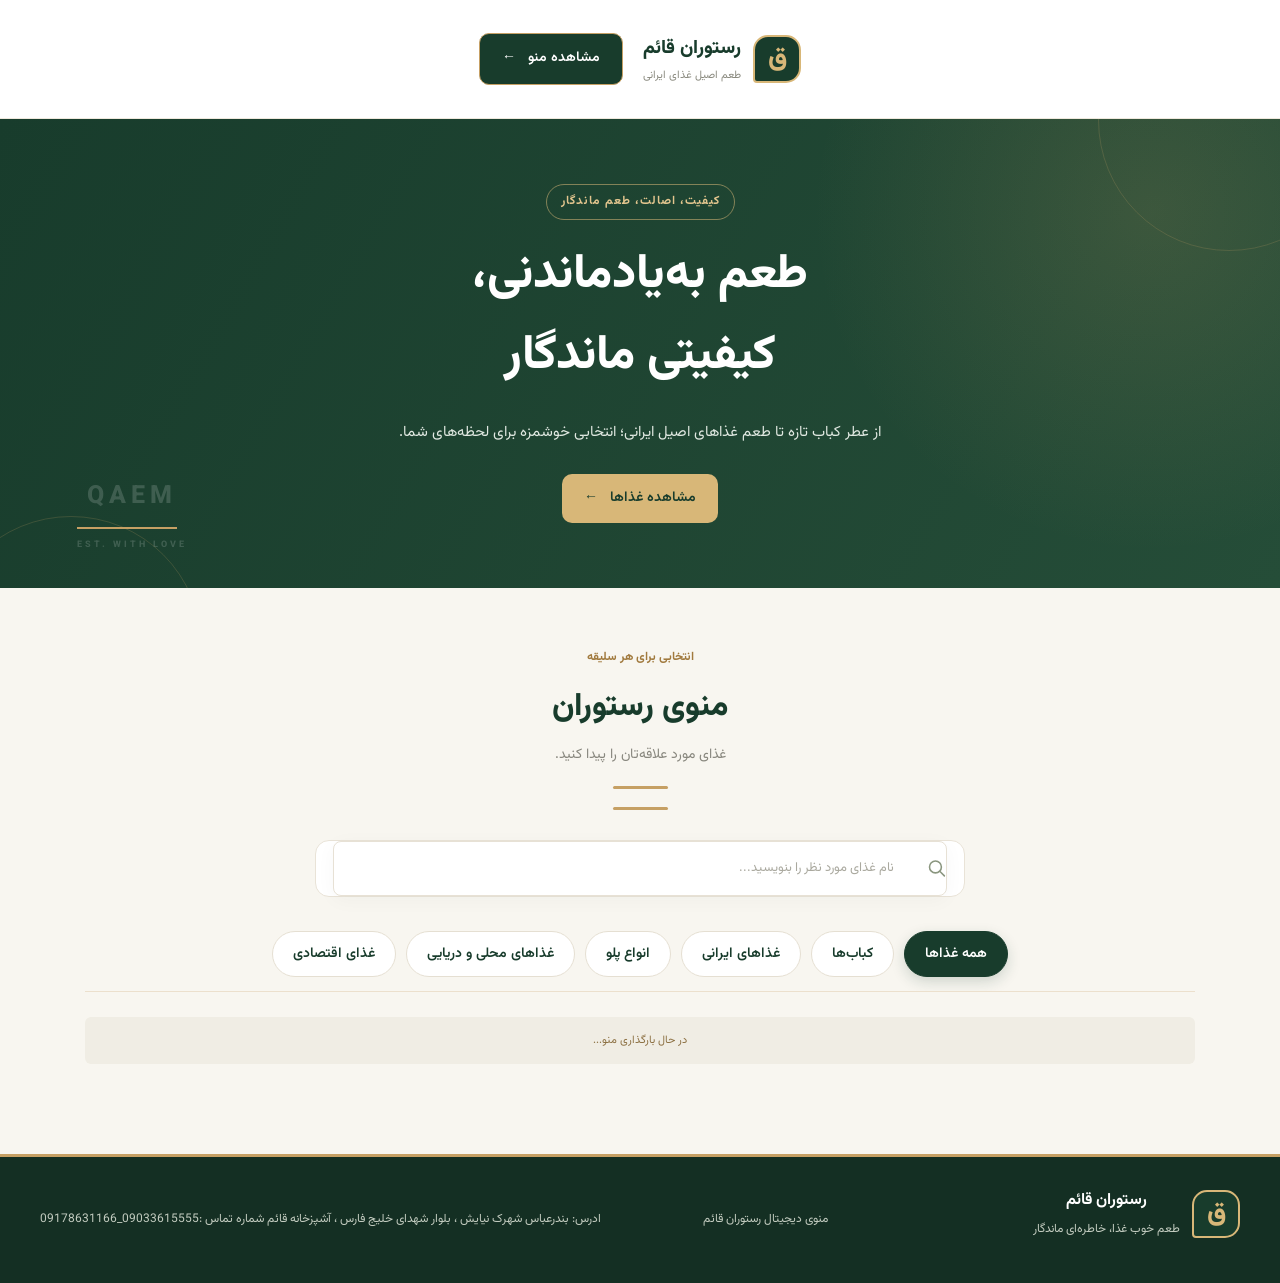
==== index.html @ ff4216db "Add files via upload" ====
<!DOCTYPE html>
<html lang="fa" dir="rtl">
<head>
    <meta charset="UTF-8">
    <meta name="viewport" content="width=device-width, initial-scale=1.0">

    <title>منوی دیجیتال رستوران قائم</title>

    <meta name="description" content="منوی دیجیتال رستوران قائم؛ مشاهده انواع کباب، غذاهای ایرانی، پلو و غذاهای دریایی.">

    <link rel="stylesheet" href="style.css">

    <link rel="preconnect" href="https://fonts.googleapis.com">
    <link rel="preconnect" href="https://fonts.gstatic.com" crossorigin>
    <link href="https://fonts.googleapis.com/css2?family=Vazirmatn:wght@400;500;600;700;800&display=swap" rel="stylesheet">
</head>

<body>

    <!-- سربرگ سایت -->
    <header class="site-header">
        <div class="header-container">

            <a href="#" class="brand">
                <span class="brand-icon">ق</span>

                <span class="brand-text">
                    <strong>رستوران قائم</strong>
                    <small>طعم اصیل غذای ایرانی</small>
                </span>
            </a>

            <a href="#menu" class="header-button">
                مشاهده منو
                <span>←</span>
            </a>

        </div>
    </header>


    <!-- بخش معرفی رستوران -->
    <section class="hero">

        <div class="hero-content">

            <span class="hero-label">
                کیفیت، اصالت، طعم ماندگار
            </span>

            <h1>
                طعم به‌یادماندنی،
                <br>
                کیفیتی ماندگار
            </h1>

            <p>
                از عطر کباب تازه تا طعم غذاهای اصیل ایرانی؛
                انتخابی خوشمزه برای لحظه‌های شما.
            </p>

            <a href="#menu" class="hero-button">
                مشاهده غذاها
                <span>←</span>
            </a>

        </div>

        <div class="hero-decoration" aria-hidden="true">
            <span>QAEM</span>
            <span class="hero-decoration-line"></span>
            <span>EST. WITH LOVE</span>
        </div>

    </section>


    <!-- منوی غذاها -->
    <main id="menu" class="menu-container">

        <div class="section-heading">

            <span class="section-eyebrow">
                انتخابی برای هر سلیقه
            </span>

            <h2>منوی رستوران</h2>

            <p>
                غذای مورد علاقه‌تان را پیدا کنید.
            </p>

            <span class="heading-decoration"></span>

        </div>


        <!-- جست‌وجوی غذا -->
        <div class="search-wrapper">

            <span class="search-icon" aria-hidden="true">
                <svg viewBox="0 0 24 24" width="21" height="21" fill="none">
                    <circle cx="10.8" cy="10.8" r="6.8"
                            stroke="currentColor" stroke-width="1.8"/>
                    <path d="M16 16L21 21"
                          stroke="currentColor" stroke-width="1.8"
                          stroke-linecap="round"/>
                </svg>
            </span>

            <input
                type="search"
                id="search-input"
                placeholder="نام غذای مورد نظر را بنویسید..."
                autocomplete="off"
                aria-label="جست‌وجوی غذا"
            >

        </div>


        <!-- دسته‌بندی‌ها -->
        <nav class="category-filters" aria-label="دسته‌بندی غذاها">

            <button
                type="button"
                class="category-btn active"
                data-category="all">
                همه غذاها
            </button>

            <button
                type="button"
                class="category-btn"
                data-category="کباب‌ها">
                کباب‌ها
            </button>

            <button
                type="button"
                class="category-btn"
                data-category="غذاهای ایرانی">
                غذاهای ایرانی
            </button>

            <button
                type="button"
                class="category-btn"
                data-category="انواع پلو">
                انواع پلو
            </button>

            <button
                type="button"
                class="category-btn"
                data-category="غذاهای محلی و دریایی">
                غذاهای محلی و دریایی
            </button>

            <button
                type="button"
                class="category-btn"
                data-category="غذای اقتصادی">
                غذای اقتصادی
            </button>

        </nav>


        <!-- تعداد غذاها -->
        <div class="menu-summary">
            <span id="food-count">در حال بارگذاری منو...</span>
        </div>


        <!-- غذاها توسط JavaScript نمایش داده می‌شوند -->
        <div id="food-sections"></div>


        <!-- پیام زمانی که غذا پیدا نمی‌شود -->
        <div id="empty-state" hidden>
            <div class="empty-icon">🍽️</div>

            <h3>غذایی پیدا نشد!</h3>

            <p>
                نام غذا را تغییر دهید یا دسته‌بندی دیگری را انتخاب کنید.
            </p>
        </div>

    </main>


    <!-- پاورقی سایت -->
    <footer class="site-footer">

        <div class="footer-inner">

            <div class="footer-brand">
                <span class="brand-icon">ق</span>

                <div>
                    <strong>رستوران قائم</strong>
                    <p>طعم خوب غذا، خاطره‌ای ماندگار</p>
                </div>
            </div>

            <div class="footer-divider"></div>

            <p class="footer-copy">
                منوی دیجیتال رستوران قائم
            </p>
             <p class="footer-copy">
     ادرس: بندرعباس شهرک نیایش ، بلوار شهدای خلیج فارس ، آشپزخانه قائم
    شماره تماس :09033615555_09178631166
            </p>

        </div>

    </footer>


    <!-- فایل JavaScript -->
    <script src="script.js"></script>

</body>
</html>
---- style.css ----
@import url('https://fonts.googleapis.com/css2?family=Vazirmatn:wght@400;500;600;700;800;900&display=swap');

:root {
    --green: #183c2c;
    --green2: #254d38;
    --gold: #c6a064;
    --cream: #f8f6f0;
    --white: #ffffff;
    --text: #292c28;
    --muted: #777b73;
}

* {
    margin: 0;
    padding: 0;
    box-sizing: border-box;
}

html {
    scroll-behavior: smooth;
}

body {
    direction: rtl;
    font-family: 'Vazirmatn', Tahoma, sans-serif;
    background: var(--cream);
    color: var(--text);
    line-height: 1.8;
}

/* HEADER */

.site-header {
    width: 100%;
    min-height: 90px;
    padding: 15px 7%;
    background: var(--green);
    color: white;
    display: flex;
    align-items: center;
    justify-content: space-between;
    gap: 20px;
    border-bottom: 3px solid var(--gold);
}

.brand {
    display: flex;
    align-items: center;
    gap: 13px;
}

.brand-icon {
    width: 52px;
    height: 52px;
    display: flex;
    align-items: center;
    justify-content: center;
    border: 1px solid var(--gold);
    border-radius: 50%;
    color: var(--gold);
    font-size: 29px;
    font-weight: 900;
}

.brand-text h1 {
    font-size: 24px;
    font-weight: 900;
    color: white;
}

.brand-text p {
    font-size: 11px;
    color: #d9c9a8;
}

.header-button {
    padding: 10px 23px;
    border: 1px solid var(--gold);
    border-radius: 6px;
    color: white;
    text-decoration: none;
    font-size: 13px;
    transition: 0.25s;
}

.header-button:hover {
    background: var(--gold);
    color: var(--green);
}

/* HERO */

.hero {
    min-height: 390px;
    padding: 65px 20px;
    position: relative;
    overflow: hidden;
    display: flex;
    align-items: center;
    justify-content: center;
    text-align: center;
    color: white;
    background:
        radial-gradient(ellipse at 50% 100%, #355a40 0%, transparent 60%),
        linear-gradient(135deg, #102c20, #244b34);
}

.hero::before,
.hero::after {
    content: "";
    position: absolute;
    width: 260px;
    height: 260px;
    border: 1px solid rgba(198, 160, 100, 0.2);
    border-radius: 50%;
    pointer-events: none;
}

.hero::before {
    top: -130px;
    right: -80px;
}

.hero::after {
    bottom: -190px;
    left: -60px;
}

.hero-content {
    position: relative;
    z-index: 1;
    max-width: 650px;
}

.hero-label,
.section-label {
    display: inline-block;
    color: var(--gold);
    font-size: 12px;
    font-weight: 700;
    letter-spacing: 1px;
    margin-bottom: 12px;
}

.hero h2 {
    font-size: clamp(30px, 5vw, 49px);
    line-height: 1.7;
    font-weight: 900;
    margin-bottom: 12px;
}

.hero p {
    color: #e0e4dc;
    font-size: 14px;
    line-height: 2.2;
    margin-bottom: 27px;
}

.hero-button {
    display: inline-flex;
    align-items: center;
    gap: 12px;
    padding: 13px 27px;
    border-radius: 5px;
    background: var(--gold);
    color: #172d20;
    text-decoration: none;
    font-size: 14px;
    font-weight: 800;
    transition: 0.25s;
}

.hero-button:hover {
    background: #e1c38d;
    transform: translateY(-3px);
}

.hero-decoration {
    position: absolute;
    bottom: 12px;
    left: 25px;
    font-size: 65px;
    font-weight: 900;
    color: rgba(255,255,255,0.035);
    direction: ltr;
    pointer-events: none;
}

/* MAIN MENU */

.menu-container {
    width: min(1160px, 91%);
    margin: 0 auto;
    padding: 65px 0 40px;
}

.section-heading {
    text-align: center;
    margin-bottom: 30px;
}

.section-heading h2 {
    color: var(--green);
    font-size: 34px;
    font-weight: 900;
    margin-bottom: 5px;
}

.section-heading p {
    font-size: 13px;
    color: var(--muted);
}

.section-heading::after {
    content: "";
    display: block;
    width: 55px;
    height: 3px;
    margin: 18px auto 0;
    background: var(--gold);
    border-radius: 10px;
}

/* SEARCH */

.search-wrapper {
    position: relative;
    max-width: 570px;
    margin: 0 auto 25px;
}

.search-icon {
    position: absolute;
    right: 17px;
    top: 50%;
    transform: translateY(-50%);
    color: var(--gold);
    font-size: 27px;
    pointer-events: none;
}

#search-input {
    display: block;
    width: 100%;
    min-height: 55px;
    padding: 13px 52px 13px 16px;
    border: 1px solid #e7e1d5;
    border-radius: 8px;
    outline: none;
    background: white;
    color: var(--text);
    font-family: inherit;
    font-size: 13px;
    box-shadow: 0 4px 20px rgba(24,60,44,0.035);
    transition: 0.2s;
}

#search-input:focus {
    border-color: var(--gold);
    box-shadow: 0 0 0 3px rgba(198,160,100,0.12);
}

/* CATEGORY BUTTONS */

.category-filters {
    display: flex;
    align-items: center;
    justify-content: center;
    flex-wrap: wrap;
    gap: 10px;
    margin: 0 auto 35px;
}

.category-btn {
    padding: 10px 19px;
    border: 1px solid #e5dfd2;
    border-radius: 5px;
    background: white;
    color: var(--green);
    font-family: inherit;
    font-size: 12px;
    font-weight: 700;
    cursor: pointer;
    transition: 0.25s;
}

.category-btn:hover {
    border-color: var(--green);
    transform: translateY(-2px);
}

.category-btn.active {
    background: var(--green);
    border-color: var(--green);
    color: white;
    box-shadow: 0 5px 14px rgba(24,60,44,0.13);
}

/* MENU SUMMARY */

.menu-summary {
    display: flex;
    align-items: center;
    justify-content: center;
    gap: 10px;
    padding: 14px;
    margin-bottom: 35px;
    background: #f0ede4;
    border-radius: 6px;
    color: var(--green);
    font-size: 12px;
}

.menu-summary p {
    font-weight: 600;
}

#food-count {
    color: #8c7042;
    font-size: 11px;
}

/* FOOD CATEGORY */

.food-category {
    margin-bottom: 48px;
    animation: appear 0.4s ease;
}

.category-title {
    display: flex;
    align-items: center;
    gap: 13px;
    margin-bottom: 22px;
    color: var(--green);
    font-size: 23px;
    font-weight: 900;
}

.category-title::after {
    content: "";
    flex: 1;
    height: 1px;
    background: #e3d8c4;
}

/* FOOD CARDS */

.food-grid {
    display: grid;
    grid-template-columns: repeat(3, minmax(0, 1fr));
    gap: 22px;
}

.food-card {
    min-width: 0;
    overflow: hidden;
    background: white;
    border: 1px solid #eee9df;
    border-radius: 9px;
    transition: transform 0.25s, box-shadow 0.25s;
}

.food-card:hover {
    transform: translateY(-5px);
    box-shadow: 0 12px 28px rgba(24,60,44,0.09);
}

.food-photo {
    display: block;
    width: 100%;
    height: 210px;
    object-fit: cover;
    background: #eee8dc;
}

.photo-placeholder {
    height: 210px;
    display: flex;
    align-items: center;
    justify-content: center;
    background: #eee8dc;
    color: #9b8967;
    font-size: 45px;
}

.food-info {
    padding: 17px;
}

.food-info h3,
.food-name {
    min-height: 30px;
    margin-bottom: 12px;
    color: var(--text);
    font-size: 15px;
    font-weight: 800;
}

.food-price {
    color: var(--green);
    font-size: 14px;
    font-weight: 900;
}

.food-category-label {
    display: inline-block;
    margin-top: 12px;
    padding: 4px 9px;
    border-radius: 4px;
    background: #f5f0e6;
    color: #8b6c39;
    font-size: 10px;
}

/* EMPTY SEARCH */

#empty-state {
    padding: 45px 15px;
    text-align: center;
    color: var(--muted);
}

#empty-state[hidden] {
    display: none;
}

#empty-state h3 {
    color: var(--green);
    margin-bottom: 7px;
}

/* FOOTER */

.site-footer {
    padding: 40px 20px 25px;
    background: #102c20;
    color: white;
    text-align: center;
    border-top: 3px solid var(--gold);
}

.footer-brand {
    display: flex;
    justify-content: center;
    align-items: center;
    gap: 13px;
    margin-bottom: 12px;
}

.footer-brand h2 {
    font-size: 23px;
    font-weight: 900;
}

.site-footer > p {
    color: #d6d9d1;
    font-size: 12px;
}

.footer-line {
    width: 70px;
    height: 1px;
    background: var(--gold);
    margin: 25px auto 18px;
}

.site-footer .copyright {
    color: #aab5aa;
    font-size: 11px;
}

/* ANIMATION */

@keyframes appear {
    from {
        opacity: 0;
        transform: translateY(8px);
    }

    to {
        opacity: 1;
        transform: translateY(0);
    }
}

/* TABLET */

@media (max-width: 850px) {
    .food-grid {
        grid-template-columns: repeat(2, minmax(0, 1fr));
        gap: 15px;
    }

    .site-header {
        padding: 15px 5%;
    }

    .hero {
        min-height: 340px;
    }
}

/* MOBILE */

@media (max-width: 520px) {
    .site-header {
        min-height: 75px;
        padding: 12px 4%;
    }

    .brand {
        gap: 9px;
    }

    .brand-icon {
        width: 43px;
        height: 43px;
        font-size: 24px;
    }

    .brand-text h1 {
        font-size: 19px;
    }

    .brand-text p {
        font-size: 10px;
    }

    .header-button {
        padding: 8px 12px;
        font-size: 11px;
    }

    .hero {
        min-height: 320px;
        padding: 45px 17px;
    }

    .hero h2 {
        font-size: 31px;
    }

    .hero p {
        font-size: 12px;
    }

    .menu-container {
        width: 92%;
        padding-top: 42px;
    }

    .section-heading h2 {
        font-size: 28px;
    }

    .category-filters {
        justify-content: flex-start;
        flex-wrap: nowrap;
        overflow-x: auto;
        padding: 5px 0 12px;
        scrollbar-width: thin;
    }

    .category-btn {
        flex-shrink: 0;
        padding: 9px 14px;
    }

    .category-title {
        font-size: 19px;
    }

    .food-grid {
        gap: 11px;
    }

    .food-photo,
    .photo-placeholder {
        height: 145px;
    }

    .food-info {
        padding: 12px;
    }

    .food-info h3,
    .food-name {
        font-size: 12px;
        line-height: 1.9;
    }

    .food-price {
        font-size: 12px;
    }

    .food-category-label {
        font-size: 9px;
    }

    .menu-summary {
        flex-wrap: wrap;
        gap: 6px;
    }

    .footer-brand h2 {
        font-size: 20px;
    }
}

@media (prefers-reduced-motion: reduce) {
    *,
    *::before,
    *::after {
        scroll-behavior: auto !important;
        animation-duration: 0.01ms !important;
        transition-duration: 0.01ms !important;
    }
}/* نوار حرفه‌ای دسته‌بندی غذاها */
.category-filters {
    position: sticky;
    top: 0;
    z-index: 100;
    display: flex;
    align-items: center;
    gap: 10px;
    padding: 14px 10px;
    margin: 15px 0 25px;
    overflow-x: auto;
    white-space: nowrap;
    background: rgba(248, 246, 240, 0.96);
    backdrop-filter: blur(12px);
    -webkit-backdrop-filter: blur(12px);
    border-bottom: 1px solid rgba(198, 160, 100, 0.25);
    scrollbar-width: none;
}

.category-filters::-webkit-scrollbar {
    display: none;
}

/* دکمه‌های دسته‌بندی */
.category-btn {
    flex: 0 0 auto;
    padding: 11px 20px;
    border: 1px solid #e5dfd2;
    border-radius: 30px;
    background: #ffffff;
    color: #183c2c;
    font-family: inherit;
    font-size: 14px;
    font-weight: 600;
    cursor: pointer;
    transition: all 0.25s ease;
}

.category-btn:hover {
    background: #e9efe9;
    border-color: #254d38;
    transform: translateY(-2px);
}

.category-btn.active {
    background: #183c2c;
    color: #ffffff;
    border-color: #183c2c;
    box-shadow: 0 5px 14px rgba(24, 60, 44, 0.18);
}

/* تنظیم نوار در موبایل */
@media (max-width: 600px) {
    .category-filters {
        gap: 8px;
        padding: 12px 5px;
        margin: 12px 0 20px;
    }

    .category-btn {
        padding: 10px 15px;
        font-size: 13px;
    }
}/* طراحی حرفه‌ای کارت غذا */
.food-card {
    position: relative;
    overflow: hidden;
    background: #ffffff;
    border: 1px solid #eee9df;
    border-radius: 20px;
    box-shadow: 0 5px 18px rgba(24, 60, 44, 0.06);
    transition: transform 0.3s ease, box-shadow 0.3s ease;
}

.food-card:hover {
    transform: translateY(-6px);
    box-shadow: 0 14px 30px rgba(24, 60, 44, 0.13);
}

/* عکس غذا */
.food-photo {
    display: block;
    width: 100%;
    height: 210px;
    object-fit: cover;
    transition: transform 0.4s ease;
}

.food-card:hover .food-photo {
    transform: scale(1.04);
}

/* محل نمایش اطلاعات غذا */
.food-info {
    position: relative;
    padding: 18px 16px;
    text-align: right;
}

.food-info h3 {
    margin: 0 0 12px;
    color: #183c2c;
    font-size: 16px;
    font-weight: 700;
    line-height: 1.8;
}

/* قیمت غذا */
.food-price {
    display: inline-block;
    color: #a17a3e;
    font-size: 14px;
    font-weight: 800;
    margin-top: 4px;
}

/* برچسب دسته‌بندی */
.food-category-label {
    display: inline-block;
    margin-top: 10px;
    padding: 5px 10px;
    background: #f3f0e7;
    color: #55715d;
    border-radius: 20px;
    font-size: 11px;
}

/* جایگزین عکس‌های بارگذاری‌نشده */
.photo-placeholder {
    display: flex;
    justify-content: center;
    align-items: center;
    width: 100%;
    height: 210px;
    background: linear-gradient(135deg, #f4f0e5, #e5ebdf);
    font-size: 42px;
}

/* فاصله بین کارت‌ها */
.food-grid {
    display: grid;
    grid-template-columns: repeat(3, minmax(0, 1fr));
    gap: 22px;
}

@media (max-width: 850px) {
    .food-grid {
        grid-template-columns: repeat(2, minmax(0, 1fr));
        gap: 14px;
    }

    .food-photo,
    .photo-placeholder {
        height: 165px;
    }

    .food-info {
        padding: 14px 12px;
    }

    .food-info h3 {
        font-size: 14px;
    }
}

@media (max-width: 380px) {
    .food-grid {
        grid-template-columns: 1fr;
    }

    .food-photo,
    .photo-placeholder {
        height: 220px;
    }
}/* فونت و تنظیمات کلی */
body {
    font-family: "Vazirmatn", sans-serif;
    margin: 0;
    background: #f8f6f0;
    color: #26392e;
    line-height: 1.8;
}

html {
    scroll-behavior: smooth;
}

/* سربرگ */
.site-header {
    position: relative;
    z-index: 200;
    background: #ffffff;
    border-bottom: 1px solid #eee8dc;
}

.header-container {
    max-width: 1200px;
    min-height: 88px;
    margin: 0 auto;
    padding: 12px 25px;
    display: flex;
    justify-content: space-between;
    align-items: center;
    gap: 20px;
}

.brand {
    display: flex;
    align-items: center;
    gap: 12px;
    text-decoration: none;
    color: #183c2c;
}

.brand-icon {
    width: 48px;
    height: 48px;
    display: flex;
    justify-content: center;
    align-items: center;
    background: #183c2c;
    color: #d8b778;
    border: 2px solid #d8b778;
    border-radius: 15px 15px 15px 4px;
    font-size: 27px;
    font-weight: 800;
}

.brand-text {
    display: flex;
    flex-direction: column;
}

.brand-text strong {
    font-size: 19px;
    font-weight: 800;
}

.brand-text small {
    color: #8a8a7f;
    font-size: 11px;
}

/* دکمه‌های سایت */
.header-button,
.hero-button {
    display: inline-flex;
    justify-content: center;
    align-items: center;
    gap: 12px;
    padding: 12px 22px;
    background: #183c2c;
    color: #ffffff;
    border-radius: 10px;
    text-decoration: none;
    font-size: 14px;
    font-weight: 600;
    transition: 0.25s ease;
}

.header-button:hover,
.hero-button:hover {
    background: #c6a064;
    color: #183c2c;
    transform: translateY(-2px);
}

/* بخش معرفی */
.hero {
    position: relative;
    overflow: hidden;
    min-height: 390px;
    padding: 65px 8%;
    display: flex;
    align-items: center;
    background:
        radial-gradient(
            circle at 90% 20%,
            rgba(198, 160, 100, 0.16),
            transparent 28%
        ),
        linear-gradient(120deg, #183c2c, #254d38);
    color: #ffffff;
}

.hero-content {
    position: relative;
    z-index: 2;
    max-width: 680px;
}

.hero-label {
    display: inline-block;
    margin-bottom: 15px;
    padding: 6px 14px;
    border: 1px solid rgba(216, 183, 120, 0.55);
    border-radius: 30px;
    color: #e2c58e;
    font-size: 12px;
}

.hero h1 {
    margin: 0 0 18px;
    font-size: clamp(30px, 4vw, 48px);
    line-height: 1.7;
    font-weight: 800;
}

.hero p {
    max-width: 520px;
    margin: 0 0 25px;
    color: #e0e8e1;
    font-size: 15px;
    line-height: 2.2;
}

.hero-button {
    background: #d8b778;
    color: #183c2c;
}

.hero-button:hover {
    background: #ffffff;
}

/* نوشته تزئینی */
.hero-decoration {
    position: absolute;
    left: 6%;
    bottom: 35px;
    display: flex;
    flex-direction: column;
    gap: 8px;
    color: rgba(255, 255, 255, 0.16);
    font-size: 25px;
    font-weight: 800;
    letter-spacing: 5px;
    direction: ltr;
    pointer-events: none;
}

.hero-decoration span:last-child {
    font-size: 9px;
    letter-spacing: 3px;
}

.hero-decoration-line {
    width: 100px;
    height: 2px;
    background: #c6a064;
}

/* عنوان منو */
.menu-container {
    max-width: 1200px;
    margin: 0 auto;
    padding: 55px 25px 75px;
}

.section-heading {
    margin-bottom: 30px;
    text-align: center;
}

.section-eyebrow {
    color: #a17a3e;
    font-size: 12px;
    font-weight: 700;
}

.section-heading h2 {
    margin: 7px 0;
    color: #183c2c;
    font-size: 32px;
    font-weight: 800;
}

.section-heading p {
    margin: 0;
    color: #88877e;
    font-size: 14px;
}

.heading-decoration {
    display: block;
    width: 55px;
    height: 3px;
    margin: 17px auto 0;
    border-radius: 5px;
    background: #c6a064;
}

/* جست‌وجو */
.search-wrapper {
    max-width: 650px;
    min-height: 55px;
    margin: 0 auto 20px;
    padding: 0 17px;
    display: flex;
    align-items: center;
    gap: 12px;
    background: #ffffff;
    border: 1px solid #e9e3d7;
    border-radius: 14px;
    box-sizing: border-box;
    transition: border-color 0.2s ease;
}

.search-wrapper:focus-within {
    border-color: #c6a064;
}

.search-icon {
    display: flex;
    color: #8a967f;
}

.search-wrapper input {
    width: 100%;
    min-width: 0;
    padding: 15px 0;
    border: none;
    outline: none;
    background: transparent;
    color: #26392e;
    font-family: inherit;
    font-size: 14px;
}

.search-wrapper input::placeholder {
    color: #aaa99f;
}

/* شمارش غذاها */
.menu-summary {
    margin: 15px 0;
    color: #7a8178;
    font-size: 13px;
}

/* پاورقی */
.site-footer {
    padding: 30px 25px;
    background: #142f23;
    color: #ffffff;
}

.footer-inner {
    max-width: 1200px;
    margin: 0 auto;
    display: flex;
    justify-content: space-between;
    align-items: center;
    gap: 20px;
}

.footer-brand {
    display: flex;
    align-items: center;
    gap: 12px;
}

.footer-brand strong {
    font-size: 16px;
}

.footer-brand p {
    margin: 3px 0 0;
    color: #c2cbbf;
    font-size: 12px;
}

.footer-copy {
    color: #c2cbbf;
    font-size: 12px;
}

/* پیام نبودن غذا */
#empty-state {
    padding: 45px 15px;
    text-align: center;
}

#empty-state[hidden] {
    display: none !important;
}

.empty-icon {
    font-size: 42px;
}

#empty-state h3 {
    color: #183c2c;
}

#empty-state p {
    color: #88877e;
    font-size: 13px;
}

/* نمایش مناسب موبایل */
@media (max-width: 600px) {
    .header-container {
        min-height: 72px;
        padding: 10px 15px;
    }

    .brand-icon {
        width: 42px;
        height: 42px;
        font-size: 23px;
    }

    .brand-text strong {
        font-size: 16px;
    }

    .header-button {
        padding: 10px 13px;
        font-size: 12px;
    }

    .hero {
        min-height: 340px;
        padding: 45px 22px;
    }

    .hero h1 {
        font-size: 30px;
    }

    .hero p {
        font-size: 13px;
    }

    .hero-decoration {
        left: 15px;
        bottom: 15px;
        font-size: 18px;
    }

    .menu-container {
        padding: 40px 15px 55px;
    }

    .section-heading h2 {
        font-size: 27px;
    }

    .footer-inner {
        flex-direction: column;
        align-items: flex-start;
    }

    .footer-divider {
        width: 100%;
        height: 1px;
        background: rgba(255, 255, 255, 0.15);
    }

    .footer-copy {
        margin: 0;
    }
}
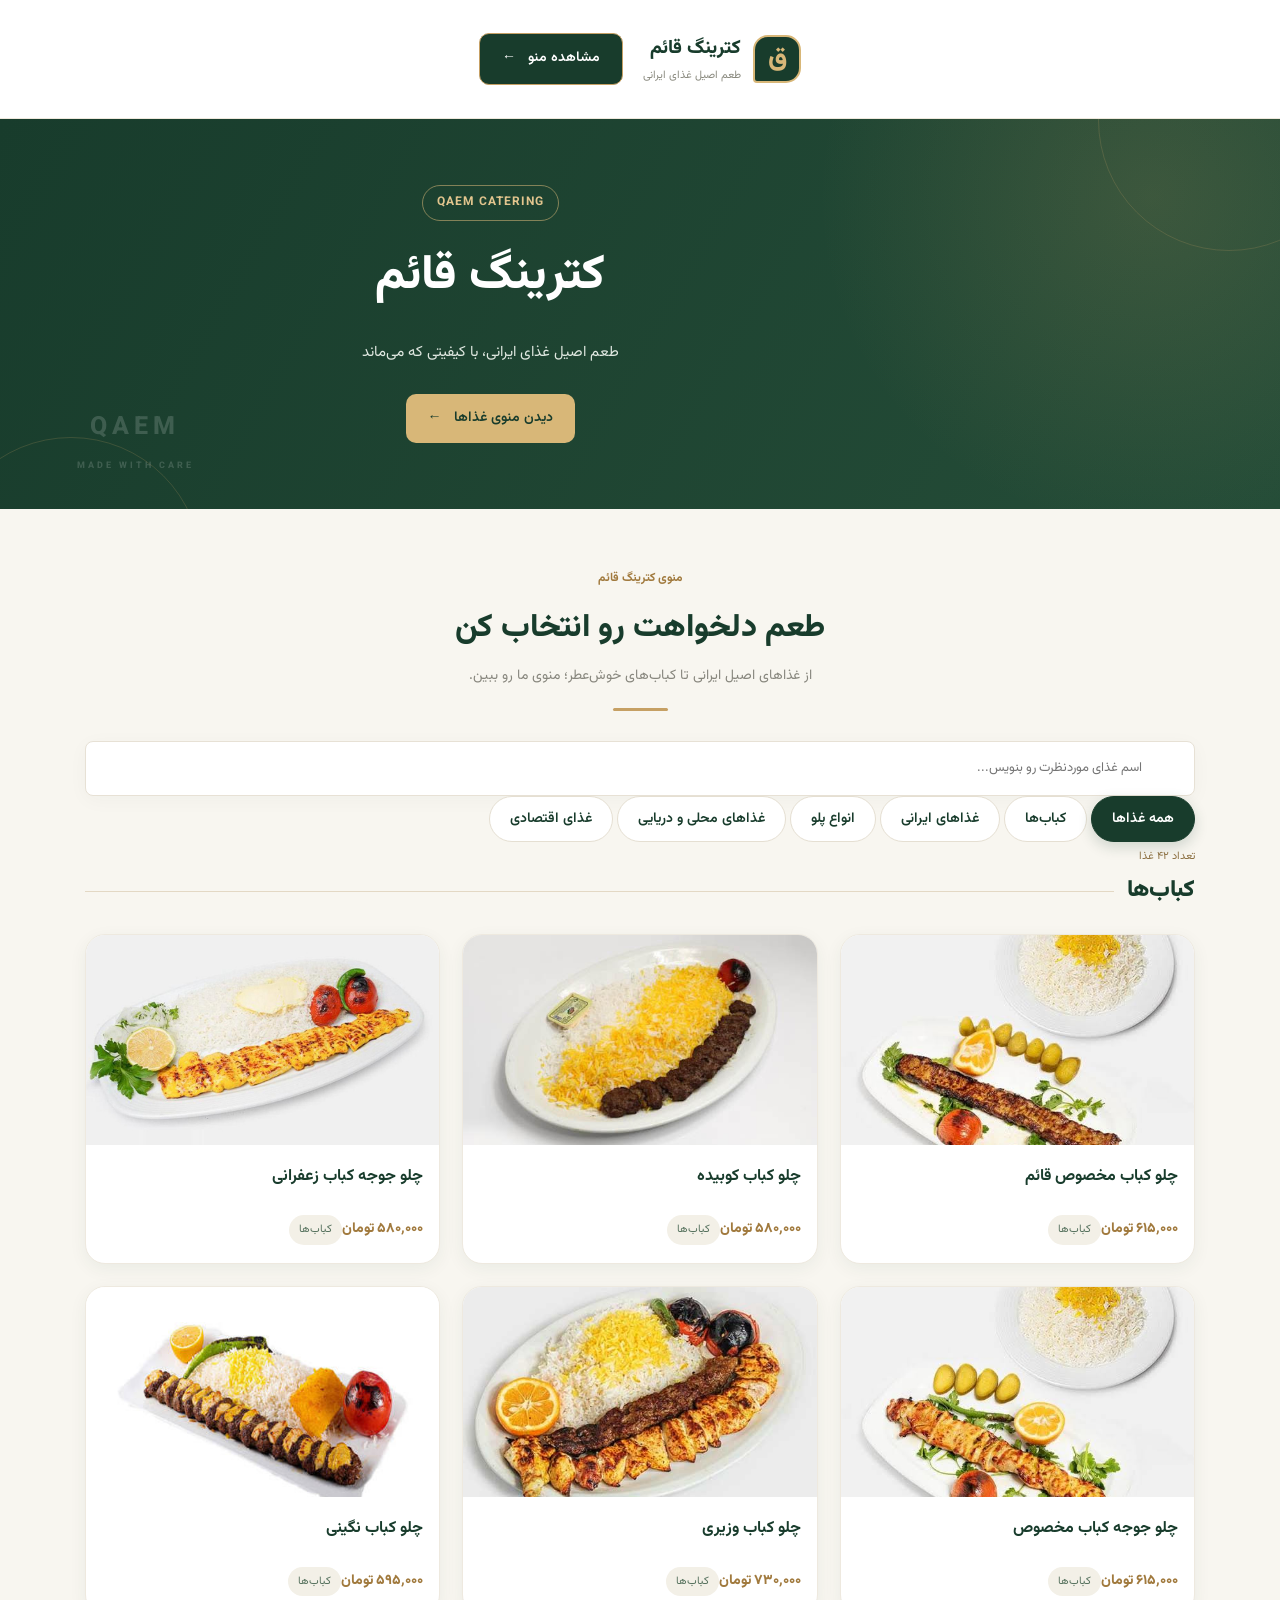
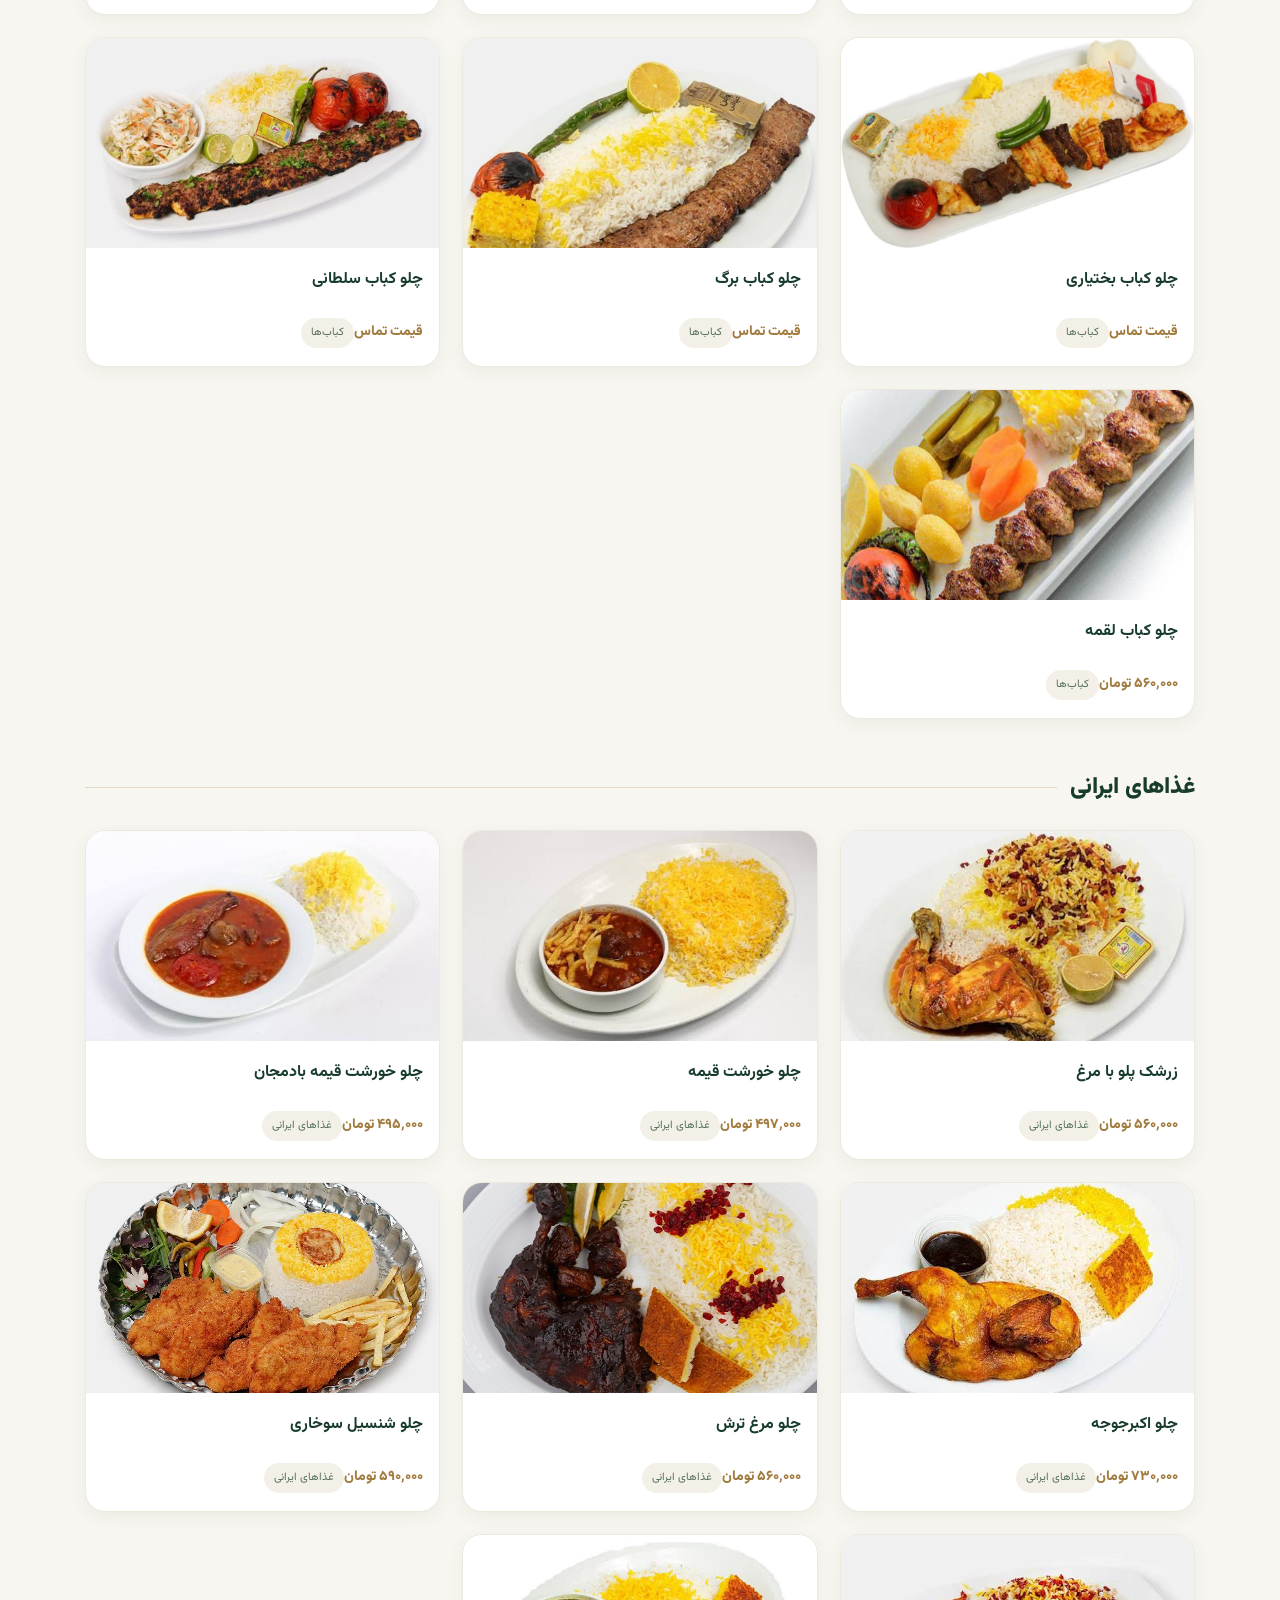
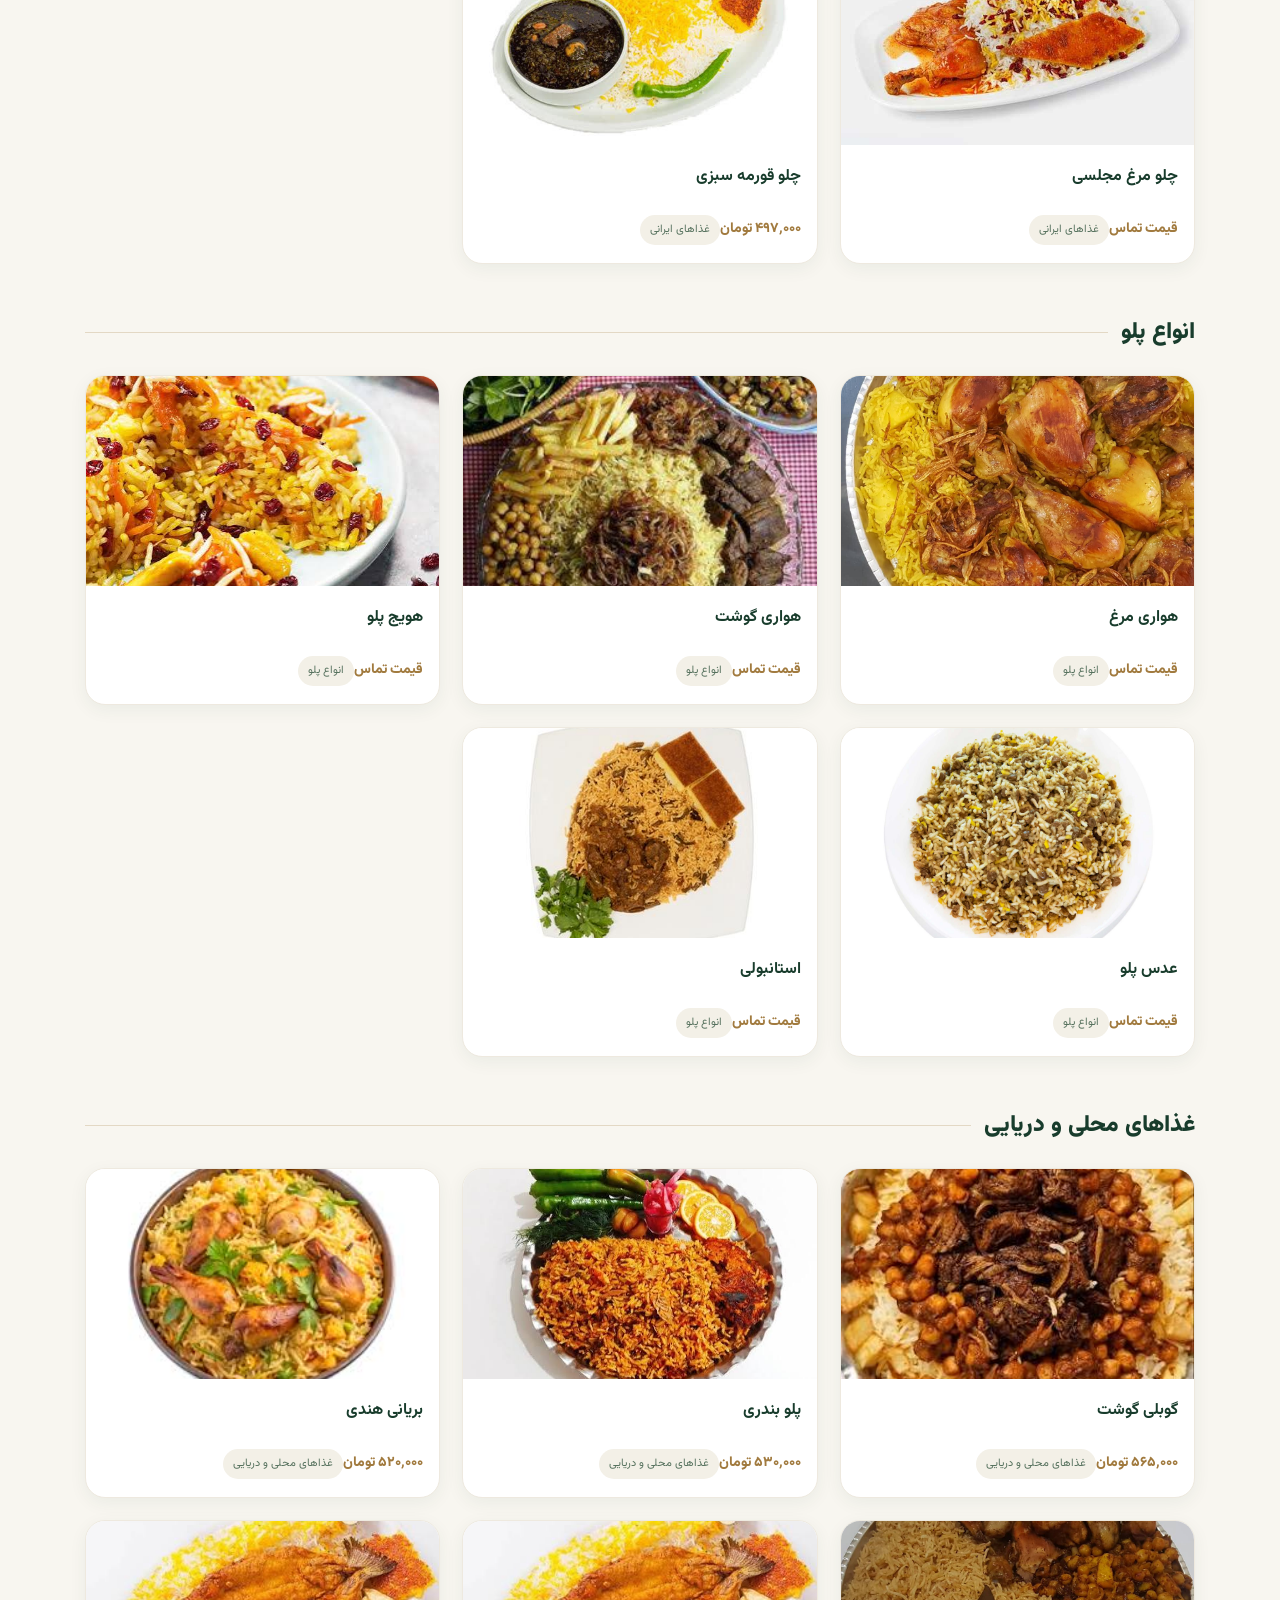
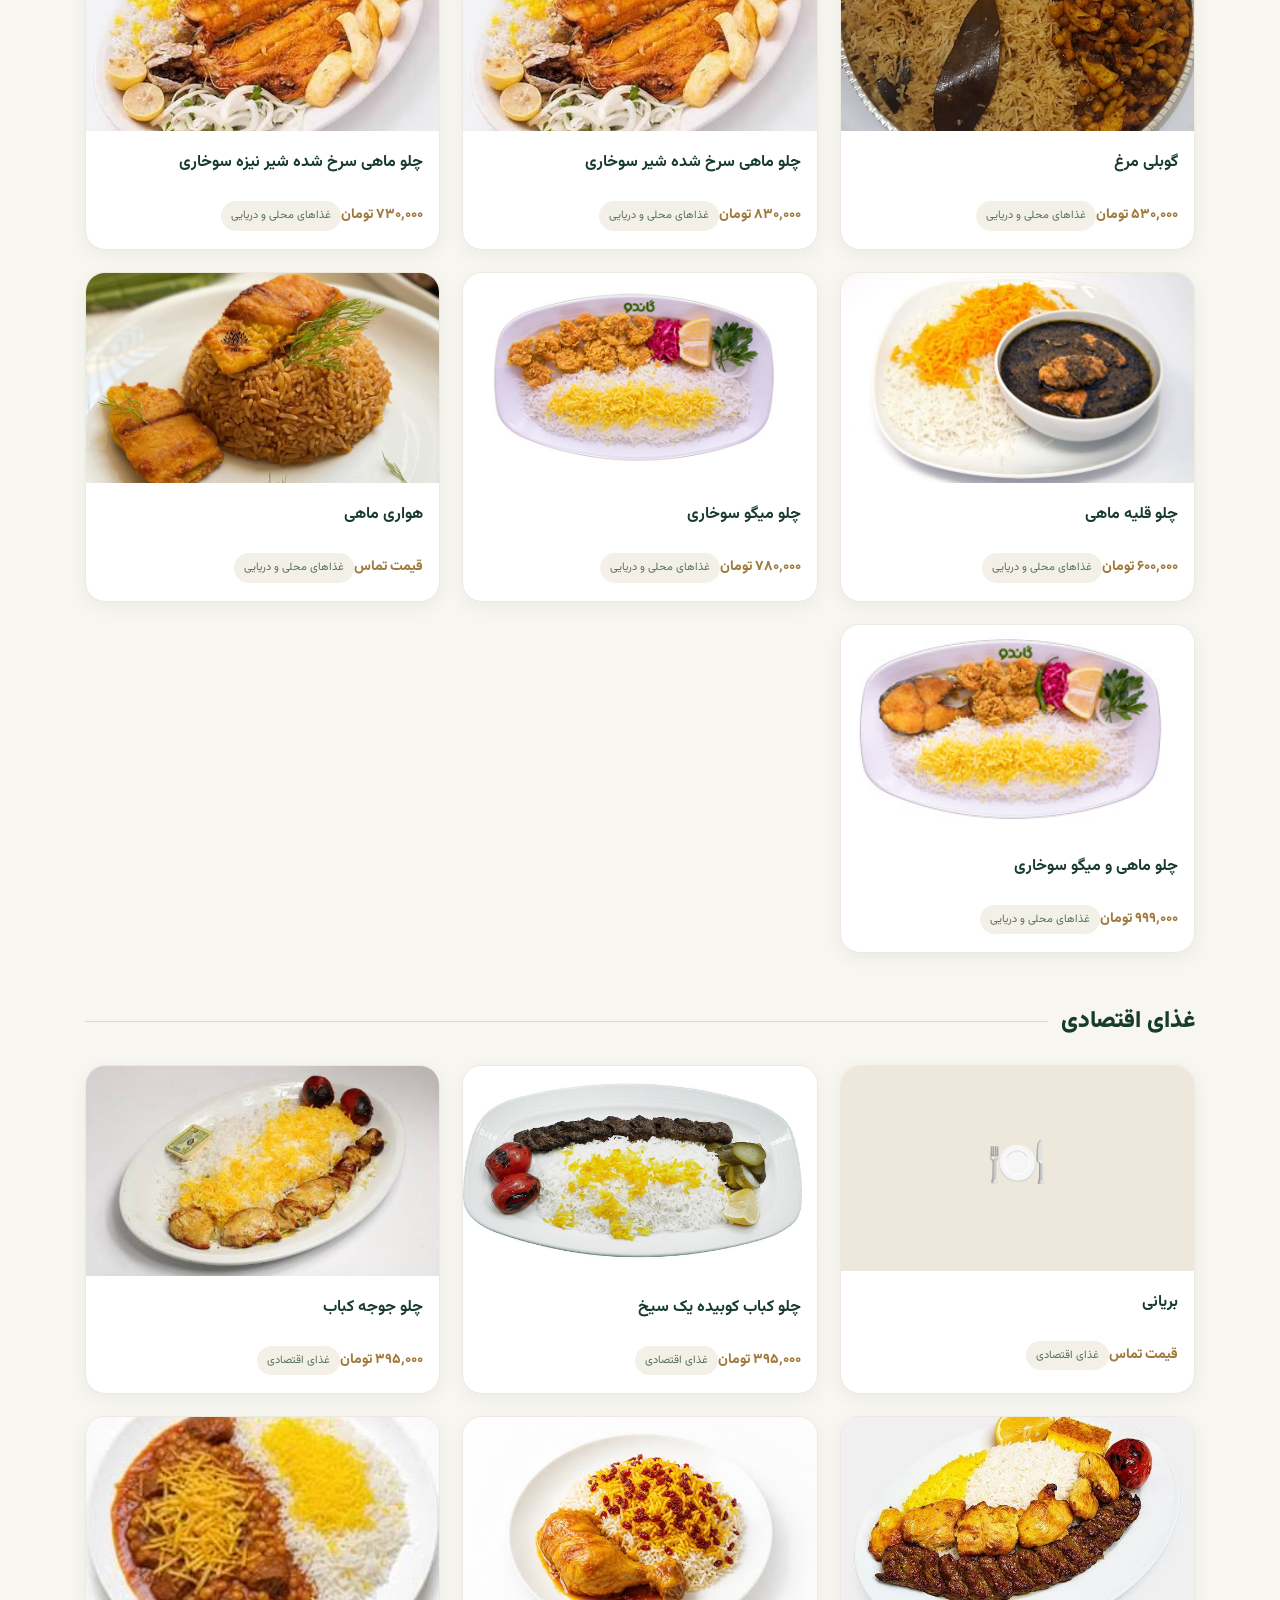
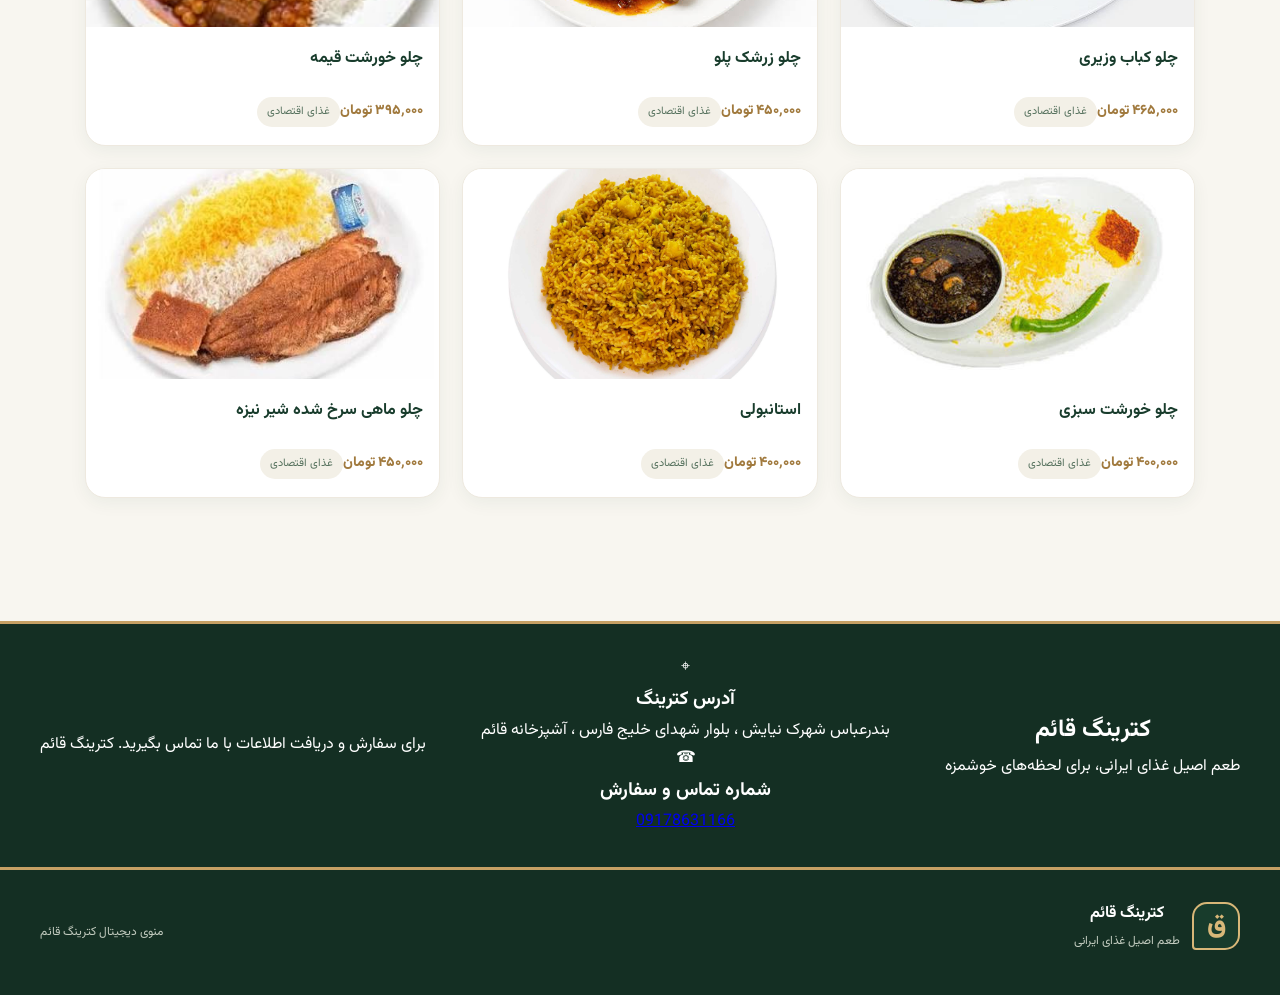
==== commit 7eea77a5: "Add files via upload" ====
--- a/index.html
+++ b/index.html
@@ -1,228 +1,156 @@
-
 <!DOCTYPE html>
 <html lang="fa" dir="rtl">
 <head>
-    <meta charset="UTF-8">
-    <meta name="viewport" content="width=device-width, initial-scale=1.0">
-
-    <title>منوی دیجیتال رستوران قائم</title>
-
-    <meta name="description" content="منوی دیجیتال رستوران قائم؛ مشاهده انواع کباب، غذاهای ایرانی، پلو و غذاهای دریایی.">
-
-    <link rel="stylesheet" href="style.css">
-
-    <link rel="preconnect" href="https://fonts.googleapis.com">
-    <link rel="preconnect" href="https://fonts.gstatic.com" crossorigin>
-    <link href="https://fonts.googleapis.com/css2?family=Vazirmatn:wght@400;500;600;700;800&display=swap" rel="stylesheet">
+  <meta charset="UTF-8">
+  <meta name="viewport" content="width=device-width, initial-scale=1.0">
+  <meta name="theme-color" content="#101d32">
+  <title>کترینگ قائم | منوی دیجیتال</title>
+  <meta name="description" content="منوی دیجیتال کترینگ قائم؛ تجربه‌ای از طعم اصیل غذاهای ایرانی">
+  <link rel="preconnect" href="https://fonts.googleapis.com">
+  <link rel="preconnect" href="https://fonts.gstatic.com" crossorigin>
+  <link href="https://fonts.googleapis.com/css2?family=Vazirmatn:wght@400;500;600;700;800&display=swap" rel="stylesheet">
+  <link rel="stylesheet" href="style.css">
 </head>
-
 <body>
-
-    <!-- سربرگ سایت -->
-    <header class="site-header">
-        <div class="header-container">
-
-            <a href="#" class="brand">
-                <span class="brand-icon">ق</span>
-
-                <span class="brand-text">
-                    <strong>رستوران قائم</strong>
-                    <small>طعم اصیل غذای ایرانی</small>
-                </span>
-            </a>
-
-            <a href="#menu" class="header-button">
-                مشاهده منو
-                <span>←</span>
-            </a>
-
+  <!-- سربرگ -->
+  <header class="site-header">
+    <div class="header-container">
+      <a href="#" class="brand">
+        <span class="brand-icon">ق</span>
+        <span class="brand-text">
+          <strong>کترینگ قائم</strong>
+          <small>طعم اصیل غذای ایرانی</small>
+        </span>
+      </a>
+      <a href="#menu" class="header-button">
+        مشاهده منو <span>←</span>
+      </a>
+    </div>
+  </header>
+  <!-- بخش ویدئو -->
+  <section class="hero">
+    <video
+      class="hero-video"
+      autoplay
+      muted
+      loop
+      playsinline
+      preload="metadata"
+      aria-label="ویدئوی معرفی کترینگ قائم"
+    >
+      <source src="hero.mp4" type="video/mp4">
+      مرورگر شما از پخش ویدئو پشتیبانی نمی‌کند.
+    </video>
+    <div class="hero-overlay"></div>
+    <div class="hero-content">
+      <span class="hero-label">QAEM CATERING</span>
+      <h1>کترینگ قائم</h1>
+      <p>طعم اصیل غذای ایرانی، با کیفیتی که می‌ماند</p>
+      <a href="#menu" class="hero-button">
+        دیدن منوی غذاها
+        <span>←</span>
+      </a>
+    </div>
+    <div class="hero-decoration">
+      <span>QAEM</span>
+      <span>MADE WITH CARE</span>
+    </div>
+  </section>
+  <!-- منوی غذاها -->
+  <main id="menu" class="menu-container">
+    <div class="section-heading">
+      <span class="section-eyebrow">منوی کترینگ قائم</span>
+      <h2>طعم دلخواهت رو انتخاب کن</h2>
+      <p>
+        از غذاهای اصیل ایرانی تا کباب‌های خوش‌عطر؛
+        منوی ما رو ببین.
+      </p>
+    </div>
+    <!-- جست‌وجوی غذا -->
+    <div class="menu-search">
+      <input
+        type="search"
+        id="search-input"
+        placeholder="اسم غذای موردنظرت رو بنویس..."
+        aria-label="جست‌وجوی غذا"
+      >
+    </div>
+    <!-- دسته‌بندی‌ها -->
+    <div class="category-buttons">
+      <button class="category-btn active" data-category="all">
+        همه غذاها
+      </button>
+      <button class="category-btn" data-category="کباب‌ها">
+        کباب‌ها
+      </button>
+      <button class="category-btn" data-category="غذاهای ایرانی">
+        غذاهای ایرانی
+      </button>
+      <button class="category-btn" data-category="انواع پلو">
+        انواع پلو
+      </button>
+      <button class="category-btn" data-category="غذاهای محلی و دریایی">
+        غذاهای محلی و دریایی
+      </button>
+      <button class="category-btn" data-category="غذای اقتصادی">
+        غذای اقتصادی
+      </button>
+    </div>
+    <!-- تعداد غذاها -->
+    <div class="menu-meta">
+      <span id="food-count"></span>
+    </div>
+    <!-- غذاها توسط JavaScript نمایش داده می‌شوند -->
+    <div id="food-sections"></div>
+    <!-- پیام جست‌وجوی بدون نتیجه -->
+    <div id="empty-state" style="display: none;">
+      <p>غذایی با این مشخصات پیدا نشد.</p>
+    </div>
+  </main>
+  <!-- پابرگ -->
+   <!-- پابرگ و اطلاعات تماس -->
+<footer class="site-footer" id="contact">
+  <div class="footer-inner">
+    <div class="footer-heading">
+      <h2>کترینگ قائم</h2>
+      <p>طعم اصیل غذای ایرانی، برای لحظه‌های خوشمزه</p>
+    </div>
+    <div class="footer-contact">
+      <div class="contact-item">
+        <span class="contact-icon">⌖</span>
+        <div>
+          <h3>آدرس کترینگ</h3>
+          <p> بندرعباس شهرک نیایش ، بلوار شهدای خلیج فارس ، آشپزخانه قائم</p>
         </div>
-    </header>
-
-
-    <!-- بخش معرفی رستوران -->
-    <section class="hero">
-
-        <div class="hero-content">
-
-            <span class="hero-label">
-                کیفیت، اصالت، طعم ماندگار
-            </span>
-
-            <h1>
-                طعم به‌یادماندنی،
-                <br>
-                کیفیتی ماندگار
-            </h1>
-
-            <p>
-                از عطر کباب تازه تا طعم غذاهای اصیل ایرانی؛
-                انتخابی خوشمزه برای لحظه‌های شما.
-            </p>
-
-            <a href="#menu" class="hero-button">
-                مشاهده غذاها
-                <span>←</span>
-            </a>
-
+      </div>
+      <div class="contact-item">
+        <span class="contact-icon">☎</span>
+        <div>
+          <h3>شماره تماس و سفارش</h3>
+          <a href="tel:09033615555">09178631166</a>
         </div>
-
-        <div class="hero-decoration" aria-hidden="true">
-            <span>QAEM</span>
-            <span class="hero-decoration-line"></span>
-            <span>EST. WITH LOVE</span>
+      </div>
+    </div>
+    <div class="footer-bottom">
+      <span>برای سفارش و دریافت اطلاعات با ما تماس بگیرید.</span>
+      <span>کترینگ قائم</span>
+    </div>
+  </div>
+</footer>
+  <footer class="site-footer">
+    <div class="footer-inner">
+      <div class="footer-brand">
+        <span class="brand-icon">ق</span>
+        <div>
+          <strong>کترینگ قائم</strong>
+          <p>طعم اصیل غذای ایرانی</p>
         </div>
-
-    </section>
-
-
-    <!-- منوی غذاها -->
-    <main id="menu" class="menu-container">
-
-        <div class="section-heading">
-
-            <span class="section-eyebrow">
-                انتخابی برای هر سلیقه
-            </span>
-
-            <h2>منوی رستوران</h2>
-
-            <p>
-                غذای مورد علاقه‌تان را پیدا کنید.
-            </p>
-
-            <span class="heading-decoration"></span>
-
-        </div>
-
-
-        <!-- جست‌وجوی غذا -->
-        <div class="search-wrapper">
-
-            <span class="search-icon" aria-hidden="true">
-                <svg viewBox="0 0 24 24" width="21" height="21" fill="none">
-                    <circle cx="10.8" cy="10.8" r="6.8"
-                            stroke="currentColor" stroke-width="1.8"/>
-                    <path d="M16 16L21 21"
-                          stroke="currentColor" stroke-width="1.8"
-                          stroke-linecap="round"/>
-                </svg>
-            </span>
-
-            <input
-                type="search"
-                id="search-input"
-                placeholder="نام غذای مورد نظر را بنویسید..."
-                autocomplete="off"
-                aria-label="جست‌وجوی غذا"
-            >
-
-        </div>
-
-
-        <!-- دسته‌بندی‌ها -->
-        <nav class="category-filters" aria-label="دسته‌بندی غذاها">
-
-            <button
-                type="button"
-                class="category-btn active"
-                data-category="all">
-                همه غذاها
-            </button>
-
-            <button
-                type="button"
-                class="category-btn"
-                data-category="کباب‌ها">
-                کباب‌ها
-            </button>
-
-            <button
-                type="button"
-                class="category-btn"
-                data-category="غذاهای ایرانی">
-                غذاهای ایرانی
-            </button>
-
-            <button
-                type="button"
-                class="category-btn"
-                data-category="انواع پلو">
-                انواع پلو
-            </button>
-
-            <button
-                type="button"
-                class="category-btn"
-                data-category="غذاهای محلی و دریایی">
-                غذاهای محلی و دریایی
-            </button>
-
-            <button
-                type="button"
-                class="category-btn"
-                data-category="غذای اقتصادی">
-                غذای اقتصادی
-            </button>
-
-        </nav>
-
-
-        <!-- تعداد غذاها -->
-        <div class="menu-summary">
-            <span id="food-count">در حال بارگذاری منو...</span>
-        </div>
-
-
-        <!-- غذاها توسط JavaScript نمایش داده می‌شوند -->
-        <div id="food-sections"></div>
-
-
-        <!-- پیام زمانی که غذا پیدا نمی‌شود -->
-        <div id="empty-state" hidden>
-            <div class="empty-icon">🍽️</div>
-
-            <h3>غذایی پیدا نشد!</h3>
-
-            <p>
-                نام غذا را تغییر دهید یا دسته‌بندی دیگری را انتخاب کنید.
-            </p>
-        </div>
-
-    </main>
-
-
-    <!-- پاورقی سایت -->
-    <footer class="site-footer">
-
-        <div class="footer-inner">
-
-            <div class="footer-brand">
-                <span class="brand-icon">ق</span>
-
-                <div>
-                    <strong>رستوران قائم</strong>
-                    <p>طعم خوب غذا، خاطره‌ای ماندگار</p>
-                </div>
-            </div>
-
-            <div class="footer-divider"></div>
-
-            <p class="footer-copy">
-                منوی دیجیتال رستوران قائم
-            </p>
-             <p class="footer-copy">
-     ادرس: بندرعباس شهرک نیایش ، بلوار شهدای خلیج فارس ، آشپزخانه قائم
-    شماره تماس :09033615555_09178631166
-            </p>
-
-        </div>
-
-    </footer>
-
-
-    <!-- فایل JavaScript -->
-    <script src="script.js"></script>
-
+      </div>
+      <div class="footer-copy">
+        منوی دیجیتال کترینگ قائم
+      </div>
+    </div>
+  </footer>
+  <script src="script.js"></script>
 </body>
 </html>
